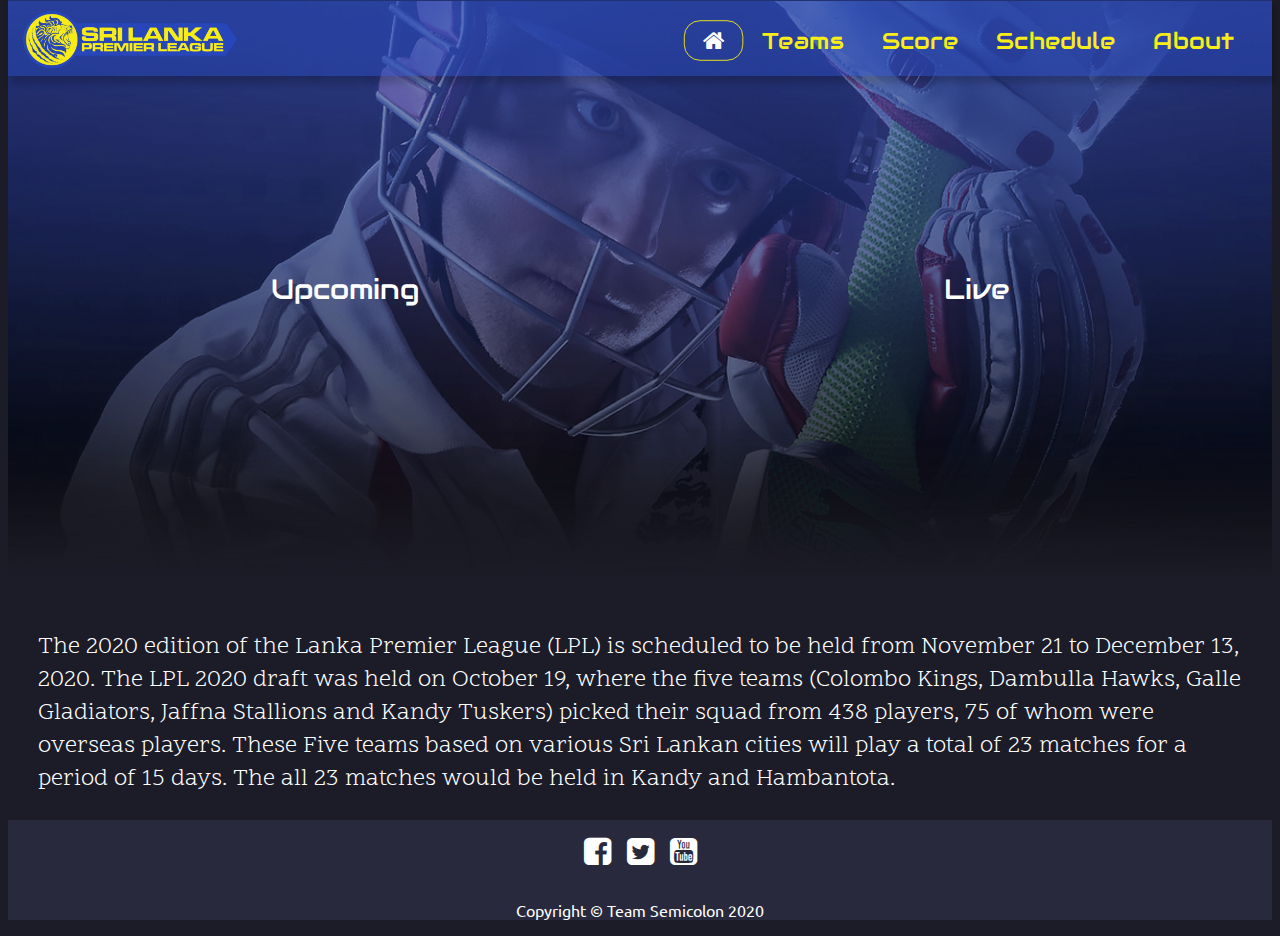
==== index.html @ adad46bc "Merge branch 'main' of https://github.com/MadushanSandaru1/LPL into main" ====
<!DOCTYPE html>
<html lang="en">
<head>
    <meta charset="UTF-8">
    <title>LPL | Home</title>

	<!-- google fonts -->
	<link href='https://fonts.googleapis.com/css?family=Audiowide' rel='stylesheet'>
	<link href='https://fonts.googleapis.com/css?family=Scope One' rel='stylesheet'>
	<link href='https://fonts.googleapis.com/css?family=Ubuntu' rel='stylesheet'>

	<!-- fontawesome cdn -->
	<link rel="stylesheet" href="https://cdnjs.cloudflare.com/ajax/libs/font-awesome/4.7.0/css/font-awesome.min.css">

    <!-- css -->
	<link rel="stylesheet" type="text/css" href="assets/css/main.css">

	<!-- js -->
	<script href="assets/js/main.js"></script>
</head>
<body>

	<nav class="navigation">
		<div class="nav-logo"><a href="index.html"><img src="assets/image/logo.png" width="220px" height="70px"></a></div>
		<div class="nav-body">
			<ul>
				<li class="active"><a href="index.html"><i class="fa fa-home" aria-hidden="true"></i></a></li>
				<li><a href="assets/web/teams.html">Teams</a></li>
				<li><a href="assets/web/score.html">Score</a></li>
				<li><a href="assets/web/schedule.html">Schedule</a></li>
				<li><a href="assets/web/about.html">About</a></li>
			</ul>
		</div>
	</nav>


	<div class="body-top">

		<div class="upcoming">
			<div class="title">Upcoming</div>
		</div>

		<div class="live">
			<div class="title">Live</div>
		</div>
		

	</div>

	<div class="intro">
		<p>The 2020 edition of the Lanka Premier League (LPL) is scheduled to be held from November 21 to December 13, 2020. The LPL 2020 draft was held on October 19, where the five teams (Colombo Kings, Dambulla Hawks, Galle Gladiators, Jaffna Stallions and Kandy Tuskers) picked their squad from 438 players, 75 of whom were overseas players. These Five teams based on various Sri Lankan cities will play a total of 23 matches for a period of 15 days.  The all 23 matches would be held in Kandy and Hambantota.</p>
	</div>



	<footer class="footer">
		<div class="social-link">
			<ul>
				<li><a href=""><i class="fa fa-facebook-square fa-2x" aria-hidden="true"></i></a></li>
				<li><a href=""><i class="fa fa-twitter-square fa-2x" aria-hidden="true"></i></a></li>
				<li><a href=""><i class="fa fa-youtube-square fa-2x" aria-hidden="true"></i></a></li>
			</ul>
		</div>
		<div class="copy">
			<p>Copyright &copy; Team Semicolon 2020</p>
		</div>
	</footer>

</body>
</html>
---- assets/css/main.css ----
/* main.css author team semicolon */

body{
	background: #1C1C28;
}

/* Navigation bar start */

.navigation{
	//margin: -10px -7px 0px -7px;
	margin-top: -10px;
	display: flex;
	justify-content: space-between;
	background: rgba(39, 71, 186,0.5);
	flex-wrap: wrap;
	box-shadow: 3px 7px 7px rgba(0,0,0,0.2);
}

.nav-logo img{
	margin: 2px 2px 2px 12px;
}

.nav-body {
	width: 52%;
}

.nav-body ul{
	transform: scale(0.9);
	display: flex;
	justify-content: space-around;
	list-style-type: none;
	margin: 26px 0px 0px 0px;
}

.nav-body ul a{
	color: #F8ED17;
	text-decoration: blink;
	font-family: 'Audiowide';
	font-size: 26px;
	border: 1px solid rgba(39, 71, 186,0);
	border-radius: 18px;
	padding: 5px 20px 5px 20px;
	margin: 20px 0px 0px 0px;

	transition: color 0.5s , border 0.5s;
}

.nav-body ul a:hover{
	color: #FFF;
	border: 1px solid #F8ED17;
	transition: color 0.3s , border 0.3s;
	
}

.nav-body ul li:active{
	transition: transform 0.3s;
}

.nav-body ul li:active{
	transform: scale(0.8);
	transition: transform 0.3s;
}


/*Active link*/

.nav-body .active a{
	color: #FFF;
	border: 1px solid #F8ED17;
}

/* Navigation bar end */




/*body top start */

.body-top{

	background-image: url("../image/banner.png");
	background-size: cover;
	background-repeat: no-repeat;
	//background-attachment: fixed;
	z-index: -1;

	 width: 100%;
	 height: 64vh;
	 position: relative;
	 margin-top: -75px;
	 //margin-left: -5px;

	 display: flex;
	 justify-content: space-around;
	 align-items: center;
	 
}


.upcoming  .title, .live  .title{
	color: #FFF;
	font-size: 28px;
	font-family: 'Audiowide';
}

/*body top end */


/*intro start*/
	
.intro p{
	color: #FFF;
	font-size: 24px;
	font-family: 'Scope One';
	padding-top: 30px;
	padding-left: 30px;
	padding-right: 30px;
}

/*intro end*/

/* footer bar end */

.footer{
	background: #28293D;
	color: #FFF;
	//position: fixed;
	left: 0;
	bottom: 0;
	width: 100%;
}

.footer .social-link{
	text-align: center;
	display: flex;
	justify-content: space-around;


}

.footer .social-link ul{
	list-style-type: none;
	display: flex;
	padding-left: 0;
}

.footer .social-link ul li{
	padding: 0 0.5rem 0 0.5rem;
}

.footer .social-link ul a{
	color: #FFFFFF;
	text-decoration: blink;
}

.footer .copy{
	text-align: center;
	font-family: Ubuntu;

}

/* Navigation bar end */
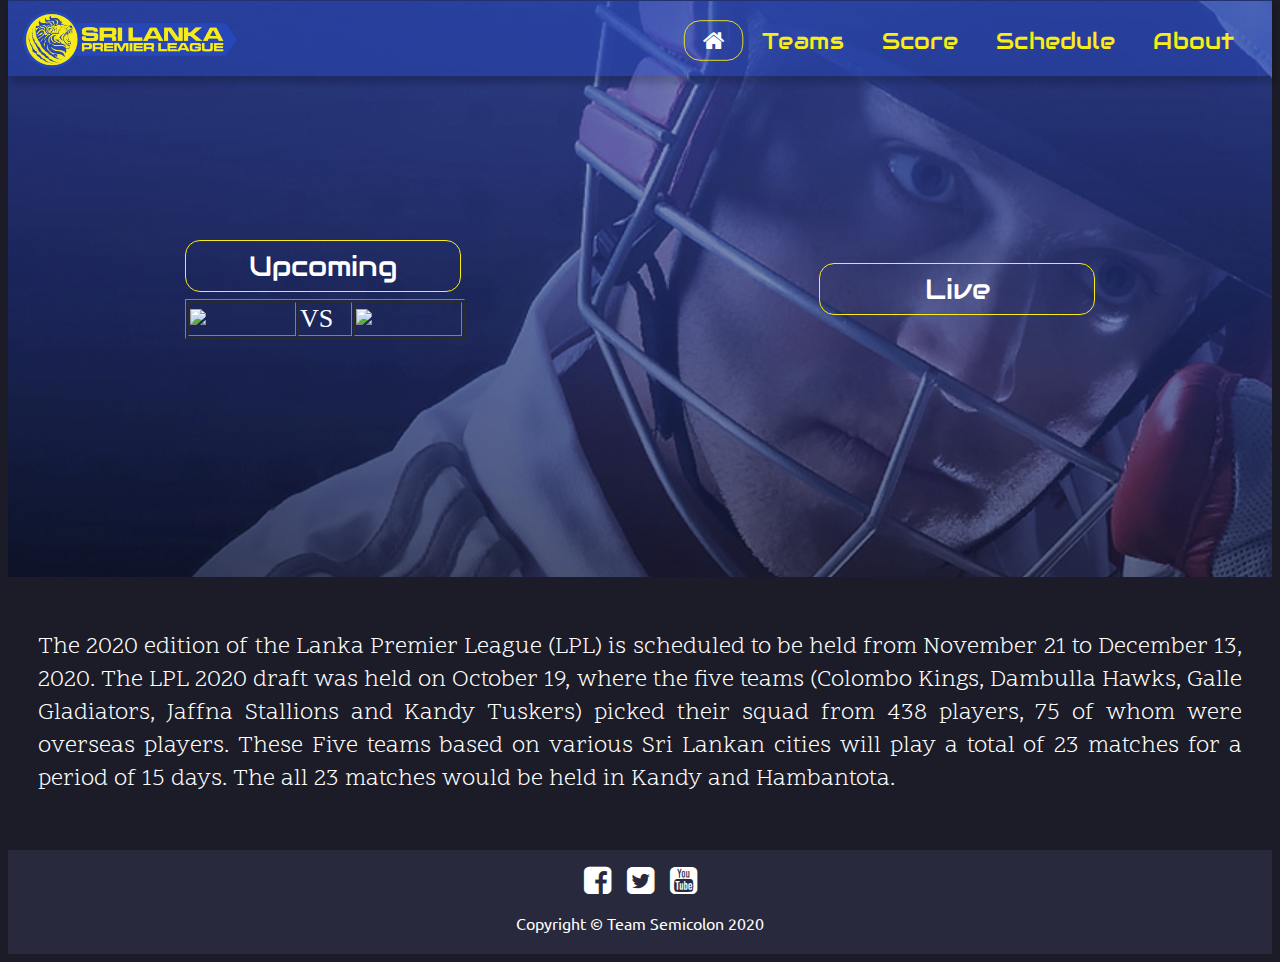
==== commit c309ca32: "upcoming cont.." ====
--- a/index.html
+++ b/index.html
@@ -38,6 +38,15 @@
 
 		<div class="upcoming">
 			<div class="title">Upcoming</div>
+			<table border="1">
+				<tr>
+					<td><img src="#"></td>
+				
+					<td class="vs">VS</td>
+				
+					<td><img src="#"></td>
+				</tr>
+			</table>
 		</div>
 
 		<div class="live">
--- a/assets/css/main.css
+++ b/assets/css/main.css
@@ -81,7 +81,7 @@
 	background-image: url("../image/banner.png");
 	background-size: cover;
 	background-repeat: no-repeat;
-	//background-attachment: fixed;
+	background-attachment: fixed;
 	z-index: -1;
 
 	 width: 100%;
@@ -101,8 +101,24 @@
 	color: #FFF;
 	font-size: 28px;
 	font-family: 'Audiowide';
+	border: 1px solid #F8ED17;
+	border-radius: 15px;
+	width: 260px;
+	padding: 7px;
+	text-align: center;
 }
 
+.upcoming table{
+	margin-top: 7px;
+	width: 280px;
+	color: #FFF;
+}
+
+.upcoming table .vs{
+	width: 50px;
+
+	font-size: 26px;
+}
 /*body top end */
 
 
@@ -112,9 +128,8 @@
 	color: #FFF;
 	font-size: 24px;
 	font-family: 'Scope One';
-	padding-top: 30px;
-	padding-left: 30px;
-	padding-right: 30px;
+	padding: 30PX 30PX 30PX 30PX ; 
+	text-align: justify;
 }
 
 /*intro end*/
@@ -124,28 +139,22 @@
 .footer{
 	background: #28293D;
 	color: #FFF;
-	//position: fixed;
-	left: 0;
-	bottom: 0;
 	width: 100%;
 }
 
-.footer .social-link{
-	text-align: center;
+
+.footer .social-link ul{     
+	list-style-type: none;     
 	display: flex;
-	justify-content: space-around;
-
+	justify-content: center;     
+	padding-left: 0px;     
+	padding-top: 15px;
 
 }
 
-.footer .social-link ul{
-	list-style-type: none;
-	display: flex;
-	padding-left: 0;
-}
+.footer .social-link ul li{
+	padding: 0rem 0.5rem 0rem 0.5rem;
 
-.footer .social-link ul li{
-	padding: 0 0.5rem 0 0.5rem;
 }
 
 .footer .social-link ul a{
@@ -156,7 +165,7 @@
 .footer .copy{
 	text-align: center;
 	font-family: Ubuntu;
-
+	padding-bottom: 5px;
 }
 
-/* Navigation bar end */+/* footer bar end */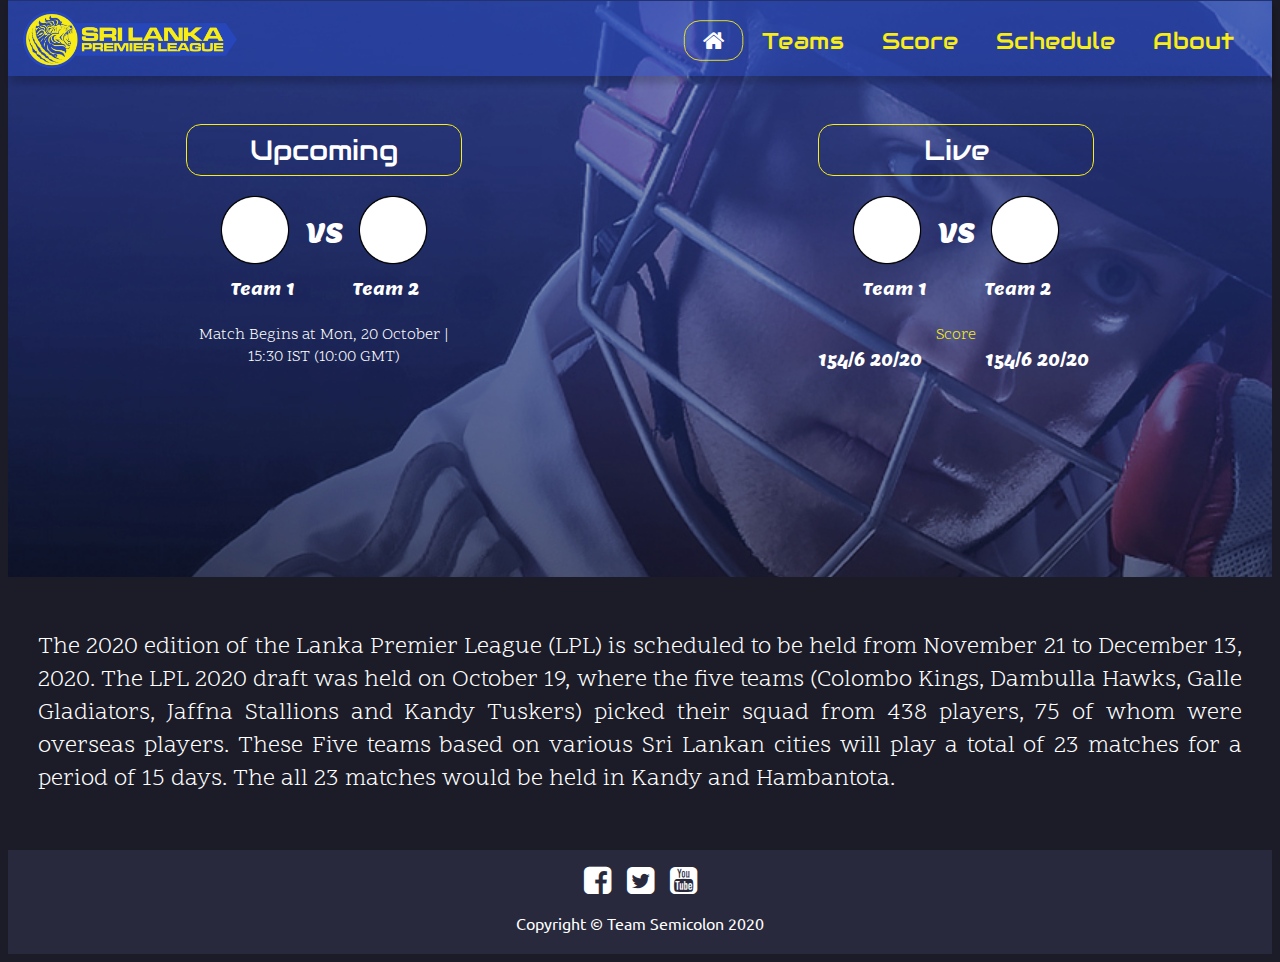
==== commit c0ecad88: "dashboard" ====
--- a/index.html
+++ b/index.html
@@ -8,6 +8,7 @@
 	<link href='https://fonts.googleapis.com/css?family=Audiowide' rel='stylesheet'>
 	<link href='https://fonts.googleapis.com/css?family=Scope One' rel='stylesheet'>
 	<link href='https://fonts.googleapis.com/css?family=Ubuntu' rel='stylesheet'>
+	<link href='https://fonts.googleapis.com/css?family=Lemon' rel='stylesheet'>
 
 	<!-- fontawesome cdn -->
 	<link rel="stylesheet" href="https://cdnjs.cloudflare.com/ajax/libs/font-awesome/4.7.0/css/font-awesome.min.css">
@@ -37,20 +38,64 @@
 	<div class="body-top">
 
 		<div class="upcoming">
-			<div class="title">Upcoming</div>
-			<table border="1">
+			
+			<table>
+				<tr class="title" align="center"><td colspan="3"><div >Upcoming</div></td></tr>
 				<tr>
-					<td><img src="#"></td>
+					<td  align="right"><img src="assets/image/team_logo/team1.png" width="80px" height="80px"></td>
 				
-					<td class="vs">VS</td>
+					<td align="center" class="vs">VS</td>
 				
-					<td><img src="#"></td>
+					<td  align="left"><img src="assets/image/team_logo/team1.png" width="80px" height="80px"></td>
+				</tr>
+				<tr>
+					<td  align="right">Team 1</td>
+				
+					<td align="center" class="vs"></td>
+				
+					<td  align="left">Team 2</td>
+				</tr>
+				<tr>
+					<td align="center" colspan="3">
+						<div class="time-desc">
+							Match Begins at  Mon, 20 October | 15:30 IST (10:00 GMT) 
+						</div>
+					</td>
 				</tr>
 			</table>
 		</div>
 
 		<div class="live">
-			<div class="title">Live</div>
+	
+			<table>
+				<tr class="title" align="center"><td colspan="3"><div >Live</div></td></tr>
+				<tr>
+					<td  align="right"><img src="assets/image/team_logo/team1.png" width="80px" height="80px"></td>
+				
+					<td align="center" class="vs">VS</td>
+				
+					<td  align="left"><img src="assets/image/team_logo/team1.png" width="80px" height="80px"></td>
+				</tr>
+				<tr>
+					<td  align="right">Team 1</td>
+				
+					<td align="center" class="vs"></td>
+				
+					<td  align="left">Team 2</td>
+				</tr>
+				<tr>
+					<td align="center" colspan="3">
+						<div class="score-desc">
+							Score
+						</div>
+					</td>
+				</tr>
+				<tr>
+					<td>154/6 20/20</td>
+					<td class="vs"></td>
+					<td>154/6 20/20</td>
+				</tr>
+			</table>
 		</div>
 		
 
--- a/assets/css/main.css
+++ b/assets/css/main.css
@@ -92,12 +92,17 @@
 
 	 display: flex;
 	 justify-content: space-around;
-	 align-items: center;
+	 //align-items: center;
 	 
 }
 
-
-.upcoming  .title, .live  .title{
+.body-top .heading{
+	color: #FFF;
+	font-size: 48px;
+	font-family: 'Audiowide';
+}
+
+.upcoming  .title div, .live  .title div{
 	color: #FFF;
 	font-size: 28px;
 	font-family: 'Audiowide';
@@ -106,19 +111,36 @@
 	width: 260px;
 	padding: 7px;
 	text-align: center;
-}
-
-.upcoming table{
-	margin-top: 7px;
-	width: 280px;
-	color: #FFF;
-}
-
-.upcoming table .vs{
+	margin-bottom: 10px;
+}
+
+.upcoming table, .live table{
+	margin-top: 120px;
+	margin-bottom: 100px;
+	width: 270px;
+	color: #FFF;
+	word-wrap: break-word;
+	font-family: 'Lemon';
+}
+
+.upcoming table .vs, .live table .vs{
 	width: 50px;
-
 	font-size: 26px;
-}
+	font-family: 'Lemon';
+}
+
+
+.upcoming .time-desc{
+	margin-top: 20px;
+	font-family: 'Scope One';
+}
+
+.live .score-desc{
+	margin-top: 20px;
+	font-family: 'Scope One';
+	color: #F8ED17;
+}
+
 /*body top end */
 
 
@@ -134,7 +156,26 @@
 
 /*intro end*/
 
-/* footer bar end */
+/* content start */
+
+.content {
+	padding: 1rem 8rem 1rem 8rem;
+}
+
+.item-div {
+	padding: 1rem;
+	background: #28293D;
+	border-radius: 2rem;
+}
+
+.item-div table {
+	width: 100%;
+	height: 100px;
+}
+
+/* content start */
+
+/* footer bar start */
 
 .footer{
 	background: #28293D;
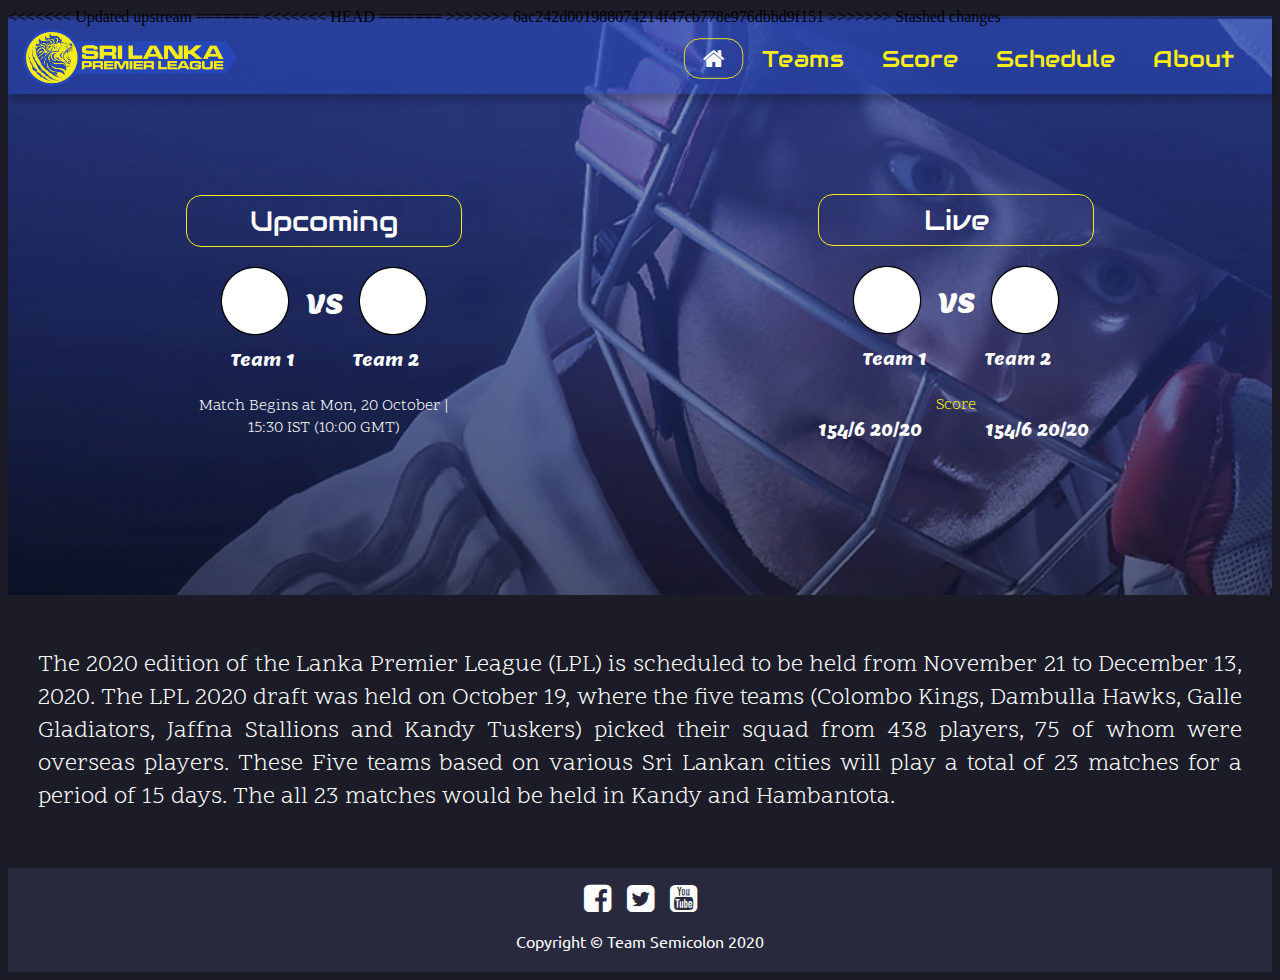
==== commit c9f8b432: "score and schedule updated" ====
--- a/index.html
+++ b/index.html
@@ -8,7 +8,15 @@
 	<link href='https://fonts.googleapis.com/css?family=Audiowide' rel='stylesheet'>
 	<link href='https://fonts.googleapis.com/css?family=Scope One' rel='stylesheet'>
 	<link href='https://fonts.googleapis.com/css?family=Ubuntu' rel='stylesheet'>
+<<<<<<< Updated upstream
 	<link href='https://fonts.googleapis.com/css?family=Lemon' rel='stylesheet'>
+=======
+<<<<<<< HEAD
+	<link href="https://fonts.googleapis.com/css2?family=Stoke:wght@300;400&display=swap" rel="stylesheet">
+=======
+	<link href='https://fonts.googleapis.com/css?family=Lemon' rel='stylesheet'>
+>>>>>>> 6ac242d001988074214f47cb778e976dbbd9f151
+>>>>>>> Stashed changes
 
 	<!-- fontawesome cdn -->
 	<link rel="stylesheet" href="https://cdnjs.cloudflare.com/ajax/libs/font-awesome/4.7.0/css/font-awesome.min.css">
--- a/assets/css/main.css
+++ b/assets/css/main.css
@@ -92,7 +92,7 @@
 
 	 display: flex;
 	 justify-content: space-around;
-	 //align-items: center;
+	 align-items: center;
 	 
 }
 
@@ -139,6 +139,29 @@
 	margin-top: 20px;
 	font-family: 'Scope One';
 	color: #F8ED17;
+<<<<<<< Updated upstream
+=======
+}
+
+.heading-btn {
+	/*position: absolute;*/
+	left: 2rem;
+	bottom: 2rem;
+	color: #1C1C28;
+	background: #F8ED17;
+	border: 1px solid #F8ED17;
+	border-radius: 0.7rem;
+	padding: 0.8rem 3rem;
+	font-size: 20px;
+	cursor: pointer;
+	font-family: 'Audiowide';
+}
+
+.heading-btn:hover {
+	color: #F8ED17;
+	background: none;
+	border: 1px solid #F8ED17;
+>>>>>>> Stashed changes
 }
 
 /*body top end */
@@ -162,15 +185,79 @@
 	padding: 1rem 8rem 1rem 8rem;
 }
 
+.filter-div {
+	color: #FFFFFF;
+	font-family: Stoke;
+	font-size: 1.2rem;
+	margin: 2rem 0 3rem 0;
+}
+
+.filter-div select {
+	background: #28293D;
+	border: none;
+	font-size: 1rem;
+	padding: 0.3rem 1rem 0.3rem 0.3rem;
+	color: #F8ED17;
+}
+
+.won-div-left {
+	background-image: linear-gradient(to right, rgba(248, 237, 23, 0.5), #28293D, #28293D);
+	padding: 1rem;
+	border-radius: 2rem;
+}
+
+.won-div-right {
+	background-image: linear-gradient(to left, rgba(248, 237, 23, 0.5), #28293D, #28293D);
+	padding: 1rem;
+	border-radius: 2rem;
+}
+
 .item-div {
-	padding: 1rem;
 	background: #28293D;
 	border-radius: 2rem;
+	margin-top: 2rem;
 }
 
 .item-div table {
 	width: 100%;
 	height: 100px;
+}
+
+.team-logo {
+	width: 10rem;
+}
+
+.team-logo img {
+	width: 10rem;
+}
+
+.left-align {
+	text-align: left;
+	color: #FFFFFF;
+	font-family: Stoke;
+	font-size: 1.2rem;
+}
+
+.center-align {
+	text-align: center;
+	color: #F8ED17;
+	font-family: Stoke;
+	font-size: 2rem;
+}
+
+.right-align {
+	text-align: right;
+	color: #FFFFFF;
+	font-family: Stoke;
+	font-size: 1.3rem;
+}
+
+.bottom-align {
+	text-align: center;
+	color: #FFFFFF;
+	font-family: Stoke;
+	font-size: 1.4rem;
+	border-top: 3px solid #FFFFFF;
 }
 
 /* content start */
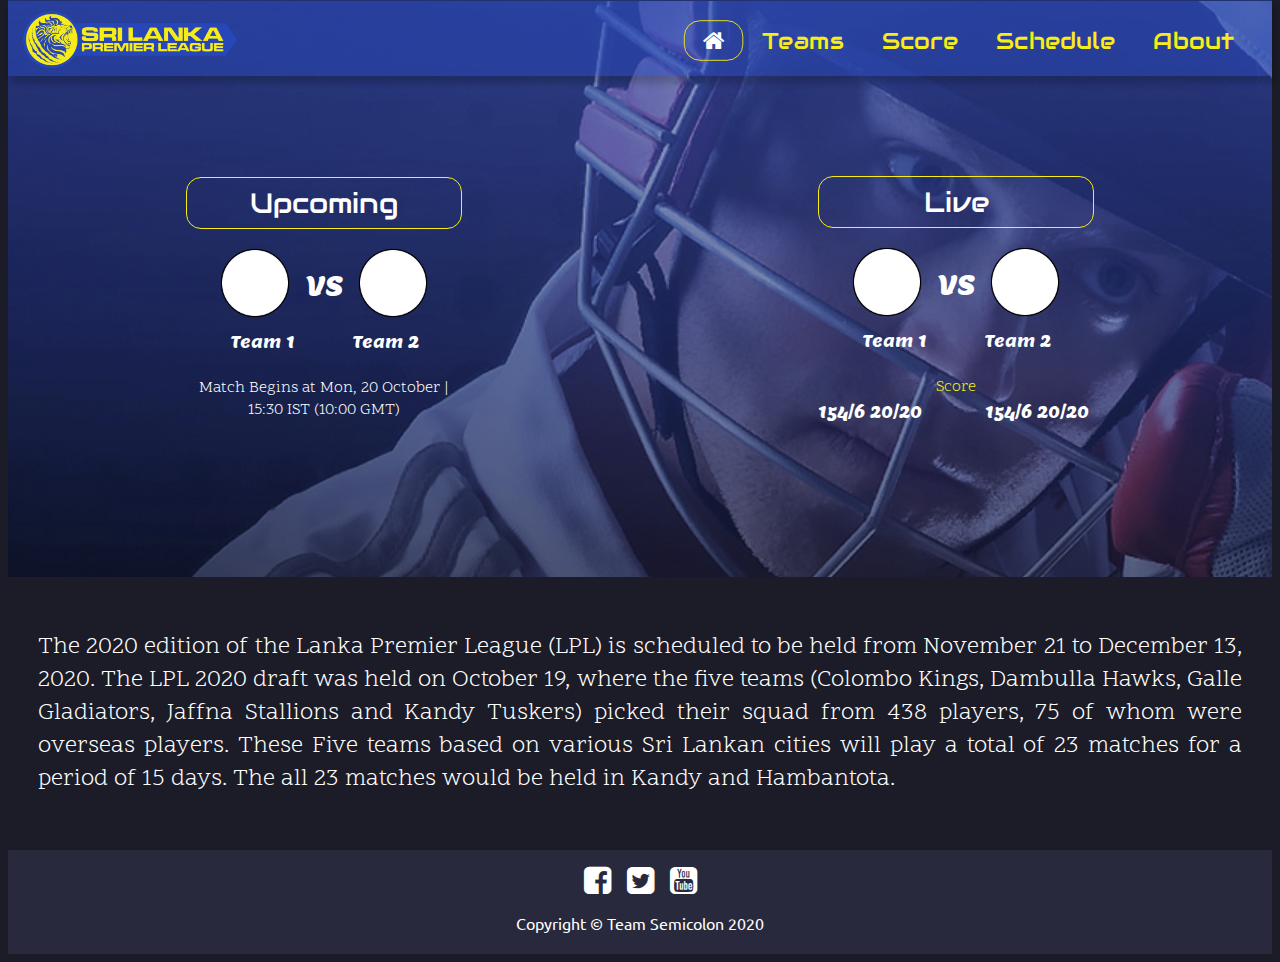
==== commit 7f9978fe: "score and schedule updated" ====
--- a/index.html
+++ b/index.html
@@ -8,15 +8,9 @@
 	<link href='https://fonts.googleapis.com/css?family=Audiowide' rel='stylesheet'>
 	<link href='https://fonts.googleapis.com/css?family=Scope One' rel='stylesheet'>
 	<link href='https://fonts.googleapis.com/css?family=Ubuntu' rel='stylesheet'>
-<<<<<<< Updated upstream
 	<link href='https://fonts.googleapis.com/css?family=Lemon' rel='stylesheet'>
-=======
-<<<<<<< HEAD
 	<link href="https://fonts.googleapis.com/css2?family=Stoke:wght@300;400&display=swap" rel="stylesheet">
-=======
 	<link href='https://fonts.googleapis.com/css?family=Lemon' rel='stylesheet'>
->>>>>>> 6ac242d001988074214f47cb778e976dbbd9f151
->>>>>>> Stashed changes
 
 	<!-- fontawesome cdn -->
 	<link rel="stylesheet" href="https://cdnjs.cloudflare.com/ajax/libs/font-awesome/4.7.0/css/font-awesome.min.css">
--- a/assets/css/main.css
+++ b/assets/css/main.css
@@ -88,7 +88,6 @@
 	 height: 64vh;
 	 position: relative;
 	 margin-top: -75px;
-	 //margin-left: -5px;
 
 	 display: flex;
 	 justify-content: space-around;
@@ -139,8 +138,6 @@
 	margin-top: 20px;
 	font-family: 'Scope One';
 	color: #F8ED17;
-<<<<<<< Updated upstream
-=======
 }
 
 .heading-btn {
@@ -161,7 +158,6 @@
 	color: #F8ED17;
 	background: none;
 	border: 1px solid #F8ED17;
->>>>>>> Stashed changes
 }
 
 /*body top end */
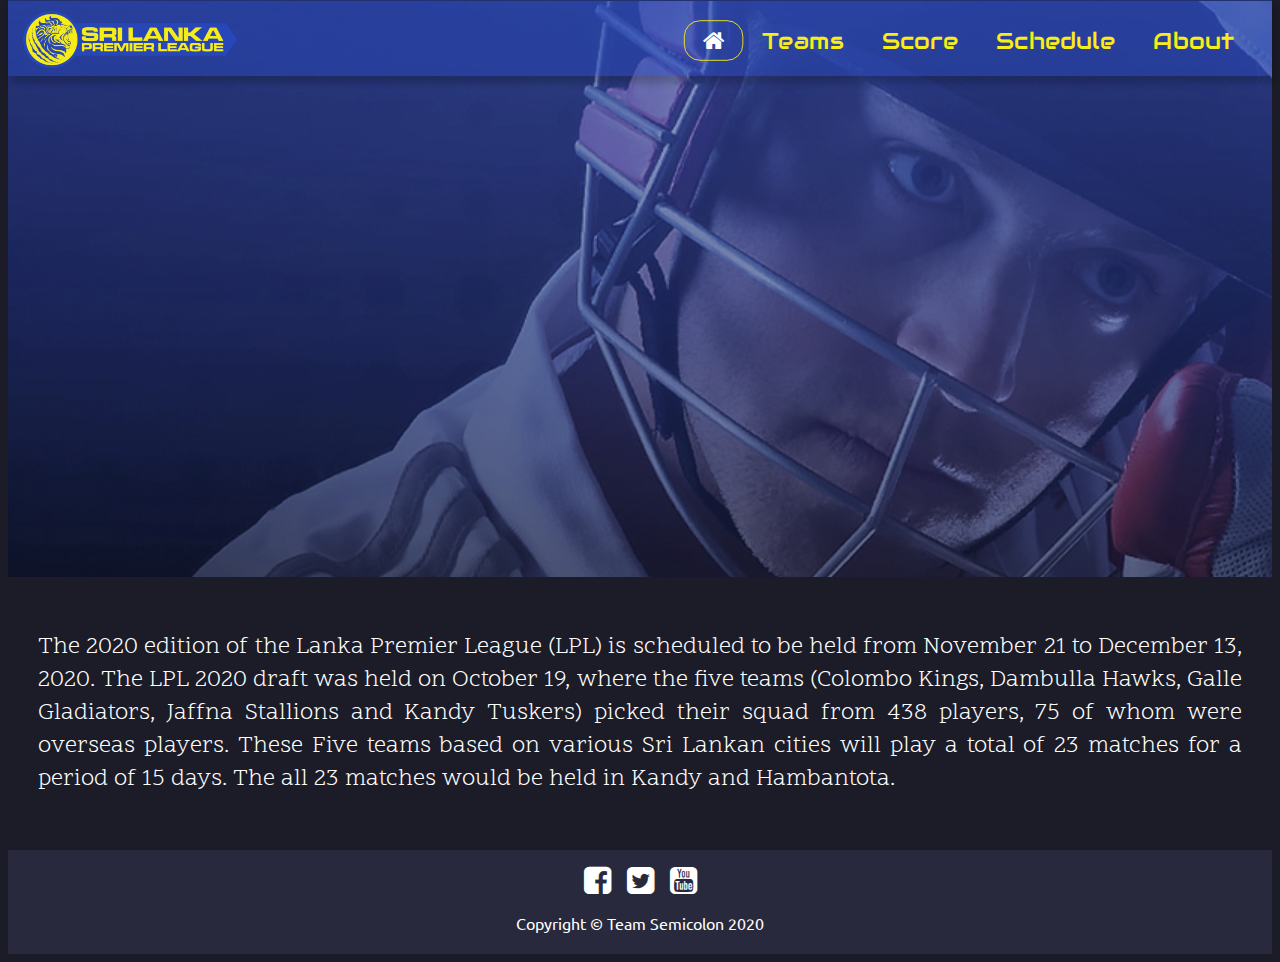
==== commit e6bd3fae: "nav gradiant" ====
--- a/index.html
+++ b/index.html
@@ -19,11 +19,11 @@
 	<link rel="stylesheet" type="text/css" href="assets/css/main.css">
 
 	<!-- js -->
-	<script href="assets/js/main.js"></script>
+	<script src="assets/js/main.js"></script>
 </head>
 <body>
 
-	<nav class="navigation">
+	<nav class="navigation" id="navbar" onmousemove="dynamic_color(event)">
 		<div class="nav-logo"><a href="index.html"><img src="assets/image/logo.png" width="220px" height="70px"></a></div>
 		<div class="nav-body">
 			<ul>
--- a/assets/css/main.css
+++ b/assets/css/main.css
@@ -101,6 +101,37 @@
 	font-family: 'Audiowide';
 }
 
+.upcoming{
+	margin-left: 280px;
+	opacity: 0;
+
+	animation-name: toLeft;
+	animation-delay: 0.5s;
+	animation-duration: 1s;
+	animation-fill-mode: forwards;
+}
+
+.live{
+	margin-right: 280px;
+	opacity: 0;
+
+	animation-name: toRight;
+	animation-delay: 0.5s;
+	animation-duration: 1s;
+	animation-fill-mode: forwards;
+}
+
+
+@keyframes toLeft {
+  from {margin-left: 280px; opacity: 0;}
+  to {margin-left: 50px; opacity: 1;}
+}
+@keyframes toRight {
+  from {margin-right: 280px; opacity: 0;}
+  to {margin-right: 50px; opacity: 1;}
+}
+
+
 .upcoming  .title div, .live  .title div{
 	color: #FFF;
 	font-size: 28px;
@@ -115,7 +146,6 @@
 
 .upcoming table, .live table{
 	margin-top: 120px;
-	margin-bottom: 100px;
 	width: 270px;
 	color: #FFF;
 	word-wrap: break-word;
@@ -194,6 +224,12 @@
 	font-size: 1rem;
 	padding: 0.3rem 1rem 0.3rem 0.3rem;
 	color: #F8ED17;
+	margin-right: 3rem;
+}
+
+.content .h2 {
+	color: #FFFFFF;
+	text-align: center;
 }
 
 .won-div-left {
@@ -212,6 +248,12 @@
 	background: #28293D;
 	border-radius: 2rem;
 	margin-top: 2rem;
+	box-shadow: 0 0.2rem 0.5rem 0 #1C1C28;
+}
+
+.item-div h1 {
+	color: #FFFFFF;
+	font-family: Stoke;
 }
 
 .item-div table {
@@ -256,7 +298,155 @@
 	border-top: 3px solid #FFFFFF;
 }
 
+.div-active:active, .div-hover:hover {
+	background: #242436;
+	cursor: pointer;
+}
+
+.team-cap {
+	text-align: left;
+	color: #F8ED17;
+	font-family: Stoke;
+	font-size: 1.5rem;
+}
+
+.collapse-content {
+	background: #28293D;
+	padding: 4rem 5rem 2rem 5rem;
+	margin-top: -3rem;
+	position: relative;
+	z-index: -1;
+	/*display: none;*/
+}
+
+.collapse-content table {
+	width: 100%;
+	text-align: left;
+	font-family: Stoke;
+	font-size: 1.2rem;
+	color: #FFFFFF;
+}
+
+.collapse-content table tr td {
+	padding-top: 1rem;
+}
+
+.points-div {
+	background: #28293D;
+	border-radius: 2rem;
+	margin-top: 2rem;
+	padding: 2rem;
+}
+
+.points-div table {
+	width: 100%;
+	border-color: darkgray;
+	border-collapse: collapse;
+}
+
+.points-div table th {
+	color: #F8ED17;
+	padding: 0.5rem;
+}
+
+.points-div table td {
+	color: #FFFFFF;
+	padding: 0.5rem;
+}
+
 /* content start */
+
+
+/* about start */
+
+
+.about-container-tbl{
+	margin-top: 120px;
+	overflow: visible;
+	color: #FFF;
+}
+
+.about-container-tbl{
+	border-right: 1px solid #FFF;
+	padding-right: 10px;
+}
+
+.about-container-tbl .contacts-title{
+	color: #FFF;
+	font-size: 48px;
+	font-family: 'Audiowide';
+}
+
+.body-middle{
+	display: flex;
+	justify-content: space-between;
+}
+
+.middle-1 .sponsor-body{
+	margin-top: 20px;
+}
+
+.middle-1 .sponsor-body img{
+	padding: 20px;
+}
+
+
+.middle-1, .middle-2{
+	margin:60px;
+}
+.body-middle .feedback-title, .body-middle .sponsor-title{
+	color: #FFF;
+	font-size: 26px;
+	font-family: 'Audiowide';
+}
+
+.feedback-inputs{
+	width: 260px;
+	padding: 10px;
+	margin-top: 5px;
+	margin-bottom: 5px;
+	background:rgba(255,255,255,0.1);
+	border:1px solid #FFF;
+	border-radius: 7px;
+	color: #FFF;
+}
+
+.feedback-btn{
+	height: 32px;
+	width:100px;
+	background:rgba(39, 71, 186,0.5);
+	border:1px solid #FFF;
+	border-radius: 7px;
+	color: #FFF;
+}
+
+::placeholder{
+	color: #FFF;
+}
+
+
+
+.social-contacts ul{
+	font-size: 24px;
+	display: flex;
+	justify-content: space-around;
+	width:150px;
+	list-style: none;
+}
+
+.social-contacts li a{
+	cursor: pointer;
+	color:#FFF;
+}
+
+/*
+.about-container-tbl .td_border{
+	border-right: 1px solid #FFF;
+}
+
+*/
+/* about end*/
+
 
 /* footer bar start */
 
